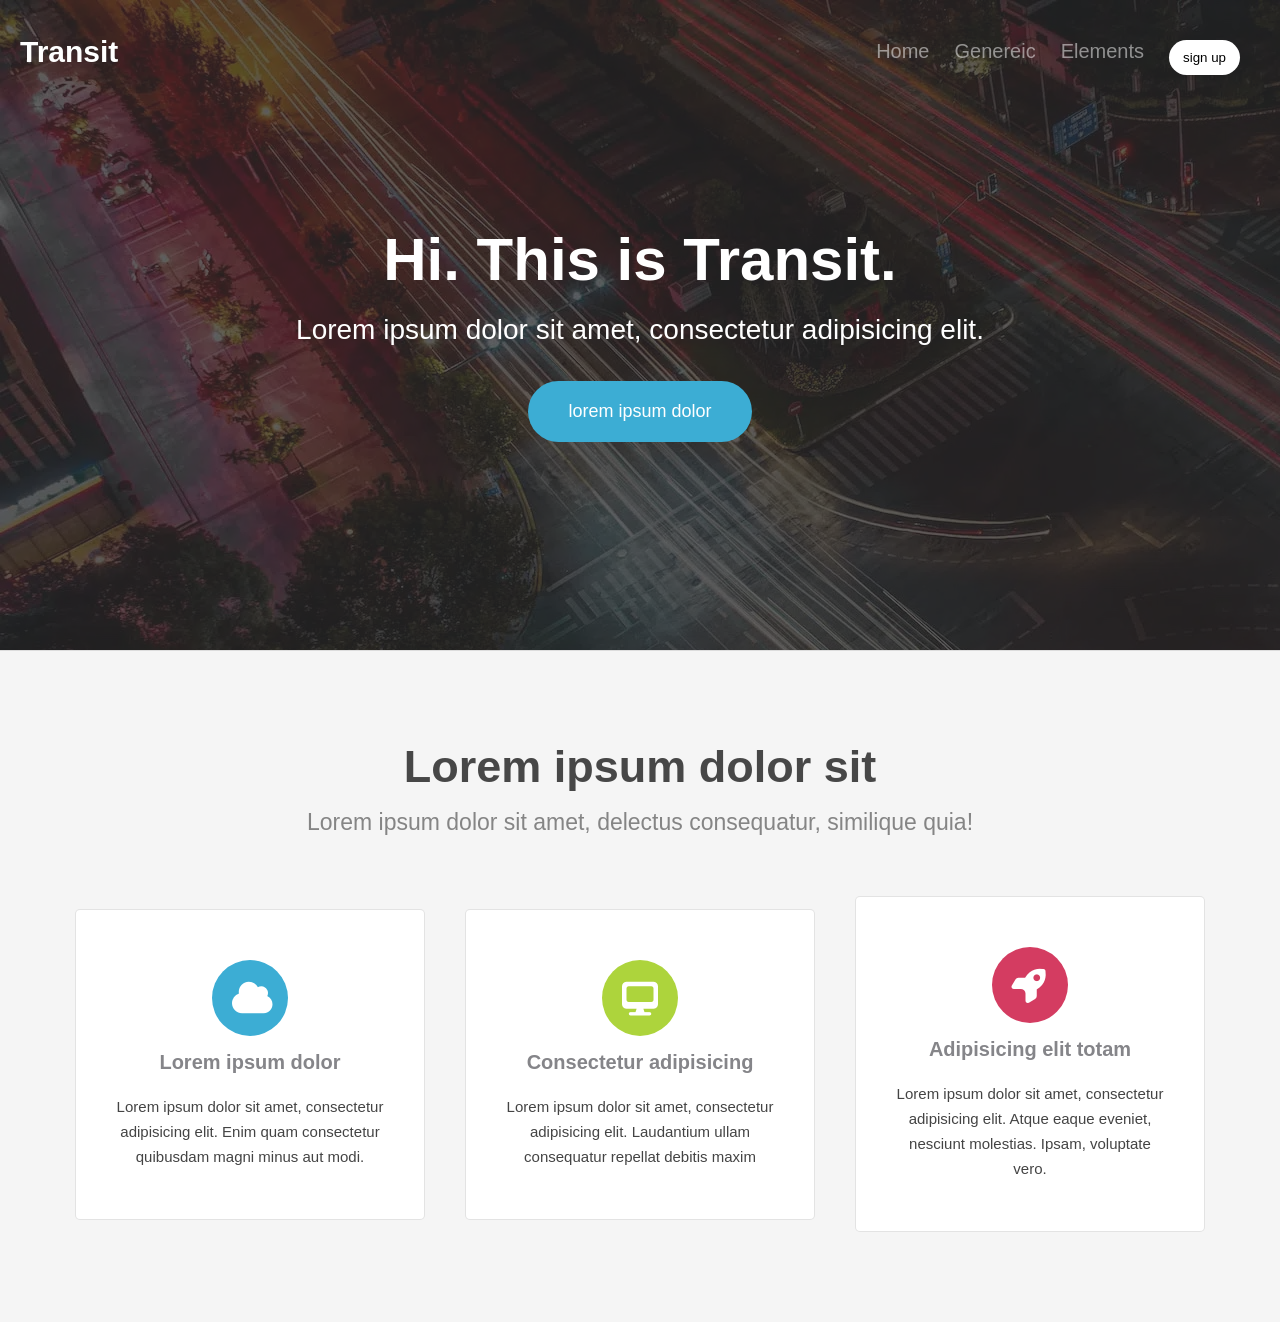
==== landing/transit/app.html @ bbc3cd43 "landing-transit navbar,hero section,feature section  implemented" ====
<!DOCTYPE html>
<html lang="en">
  <head>
    <meta charset="UTF-8" />
    <meta name="viewport" content="width=device-width, initial-scale=1.0" />
    <title>Transit</title>
    <link rel="stylesheet" href="css/app.css" />
    <link rel="stylesheet" href="../assets/font-awesome/css/all.min.css" />
  </head>
  <body>
    <header>
      <section class="navbar">
        <h1>Transit</h1>
        <nav>
          <ul>
            <li>
              <a href="#">Home</a>
            </li>
            <li><a href="#">Genereic</a></li>
            <li><a href="#">Elements</a></li>
            <li><button class="btn-nav btn">sign up</button></li>
          </ul>
        </nav>
      </section>
      <section class="banner">
        <h3>Hi. This is Transit.</h3>
        <p>Lorem ipsum dolor sit amet, consectetur adipisicing elit.</p>
        <button class="btn-banner btn">lorem ipsum dolor</button>
      </section>
    </header>
    <main>
      <section class="contaniner">
        <h3 class="head-container">Lorem ipsum dolor sit</h3>
        <p class="description-container">
          Lorem ipsum dolor sit amet, delectus consequatur, similique quia!
        </p>
        <section class="cards">
          <article>
            <span class="icon"><i class="fa-solid fa-cloud cloud"></i></span>
            <h5>Lorem ipsum dolor</h5>
            <p>
              Lorem ipsum dolor sit amet, consectetur adipisicing elit. Enim
              quam consectetur quibusdam magni minus aut modi.
            </p>
          </article>
          <article>
            <span class="icon"
              ><i class="fa-solid fa-desktop desktop"></i
            ></span>
            <h5>Consectetur adipisicing</h5>
            <p>
              Lorem ipsum dolor sit amet, consectetur adipisicing elit.
              Laudantium ullam consequatur repellat debitis maxim
            </p>
          </article>
          <article>
            <span class="icon"><i class="fa-solid fa-rocket rocket"></i></span>
            <h5>Adipisicing elit totam</h5>
            <p>
              Lorem ipsum dolor sit amet, consectetur adipisicing elit. Atque
              eaque eveniet, nesciunt molestias. Ipsam, voluptate vero.
            </p>
          </article>
        </section>
      </section>
    </main>
  </body>
</html>
---- landing/transit/css/app.css ----
* {
  box-sizing: border-box;
  margin: 0;
  padding: 0;
  font-family: "Segoe UI", Tahoma, Geneva, Verdana, sans-serif;
}
a {
  text-decoration: none;
}

/* navbar, header, features */

.navbar {
  display: flex;
  justify-content: space-between;
  padding: 20px 20px 0 20px;
}
header {
  background-image: url(../images/dark_tint.png), url(../images/banner.jpg);
  min-height: 650px;
}
.navbar h1 {
  color: white;
  padding-top: 15px;
  font-size: 30px;
  cursor: pointer;
  transition: border 0.2s ease-in-out;
}
.navbar h1:hover {
  border-bottom: 1px solid #fff;
}
.navbar ul {
  display: flex;
  list-style-type: none;
  gap: 10px;
  padding: 20px 20px 0 20px;
}

.navbar ul li a {
  color: rgb(255 255 255 / 50%);
  font-size: 20px;
  padding: 20px 0;
  transition: color 0.2s ease-in-out;
}
.navbar ul li a:hover {
  color: white;
}
.btn-nav {
  color: #000;
  background-color: #fff;
  padding: 10px 14px;
}
.btn {
  border-radius: 40px;
  border: none;
  cursor: pointer;
}
.banner {
  text-align: center;
  color: #fff;
  margin-top: 150px;
}
.banner h3 {
  font-size: 30px;
  margin-bottom: 10px;
}
.banner p {
  font-size: 16px;
  margin-bottom: 15px;
}
.btn-banner {
  background-color: rgb(60, 173, 212);
  color: #fff;
  font-size: 12px;
  padding: 10px 20px;
  transition: background-color 0.2s ease-in-out;
}
.btn-banner:hover {
  background-color: rgb(151, 223, 246);
}
@media (min-width: 576px) {
  .navbar ul {
    gap: 25px;
  }
  .banner h3 {
    font-size: 60px;
    margin-bottom: 20px;
  }
  .banner p {
    font-size: 28px;
    margin-bottom: 35px;
  }
  .btn-banner {
    font-size: 18px;
    padding: 20px 40px;
  }
}
.contaniner {
  background-color: #f5f5f5;
  border-top: 1px solid rgba(144, 144, 144, 0.25);
  min-height: 650px;
  text-align: center;
  padding: 90px 40px;
}
@media (min-width: 576px) {
  .contaniner h3 {
    font-size: 45px;
  }
  .contaniner p {
    font-size: 23px;
  }
}
.head-container {
  font-size: 25px;
  margin-bottom: 16px;
  font-weight: 700;
  color: #474747;
}
.description-container {
  font-size: 16px;
  margin-bottom: 60px;
  color: #858585;
}
.cards {
  display: flex;
  flex-direction: column;
  gap: 40px;
  justify-content: center;
  align-items: center;
}
i {
  border-radius: 50%;
  font-size: 36px;
  color: #fff;
  padding: 20px 56px 20px 20px;
  margin-bottom: 15px;
}
.cloud {
  background-color: #3cadd4;
}
.desktop {
  background-color: #add43c;
}
.rocket {
  background-color: #d43c61;
}
.cards article {
  background-color: #fff;
  border: 1px solid rgba(144, 144, 144, 0.25);
  padding: 50px 35px;
  border-radius: 5px;
  max-width: 350px;
}
.cards h5 {
  color: #858589;
  font-size: 20px;
  margin-bottom: 20px;
}
.cards p {
  color: #444;
  font-size: 15px;
  line-height: 25px;
}
@media (min-width: 992px) {
  .cards {
    flex-direction: row;
  }
}
@media (min-width: 576px) {
  .head-container {
    font-size: 50px;
  }
  .description-container {
    font-size: 23px;
  }
}
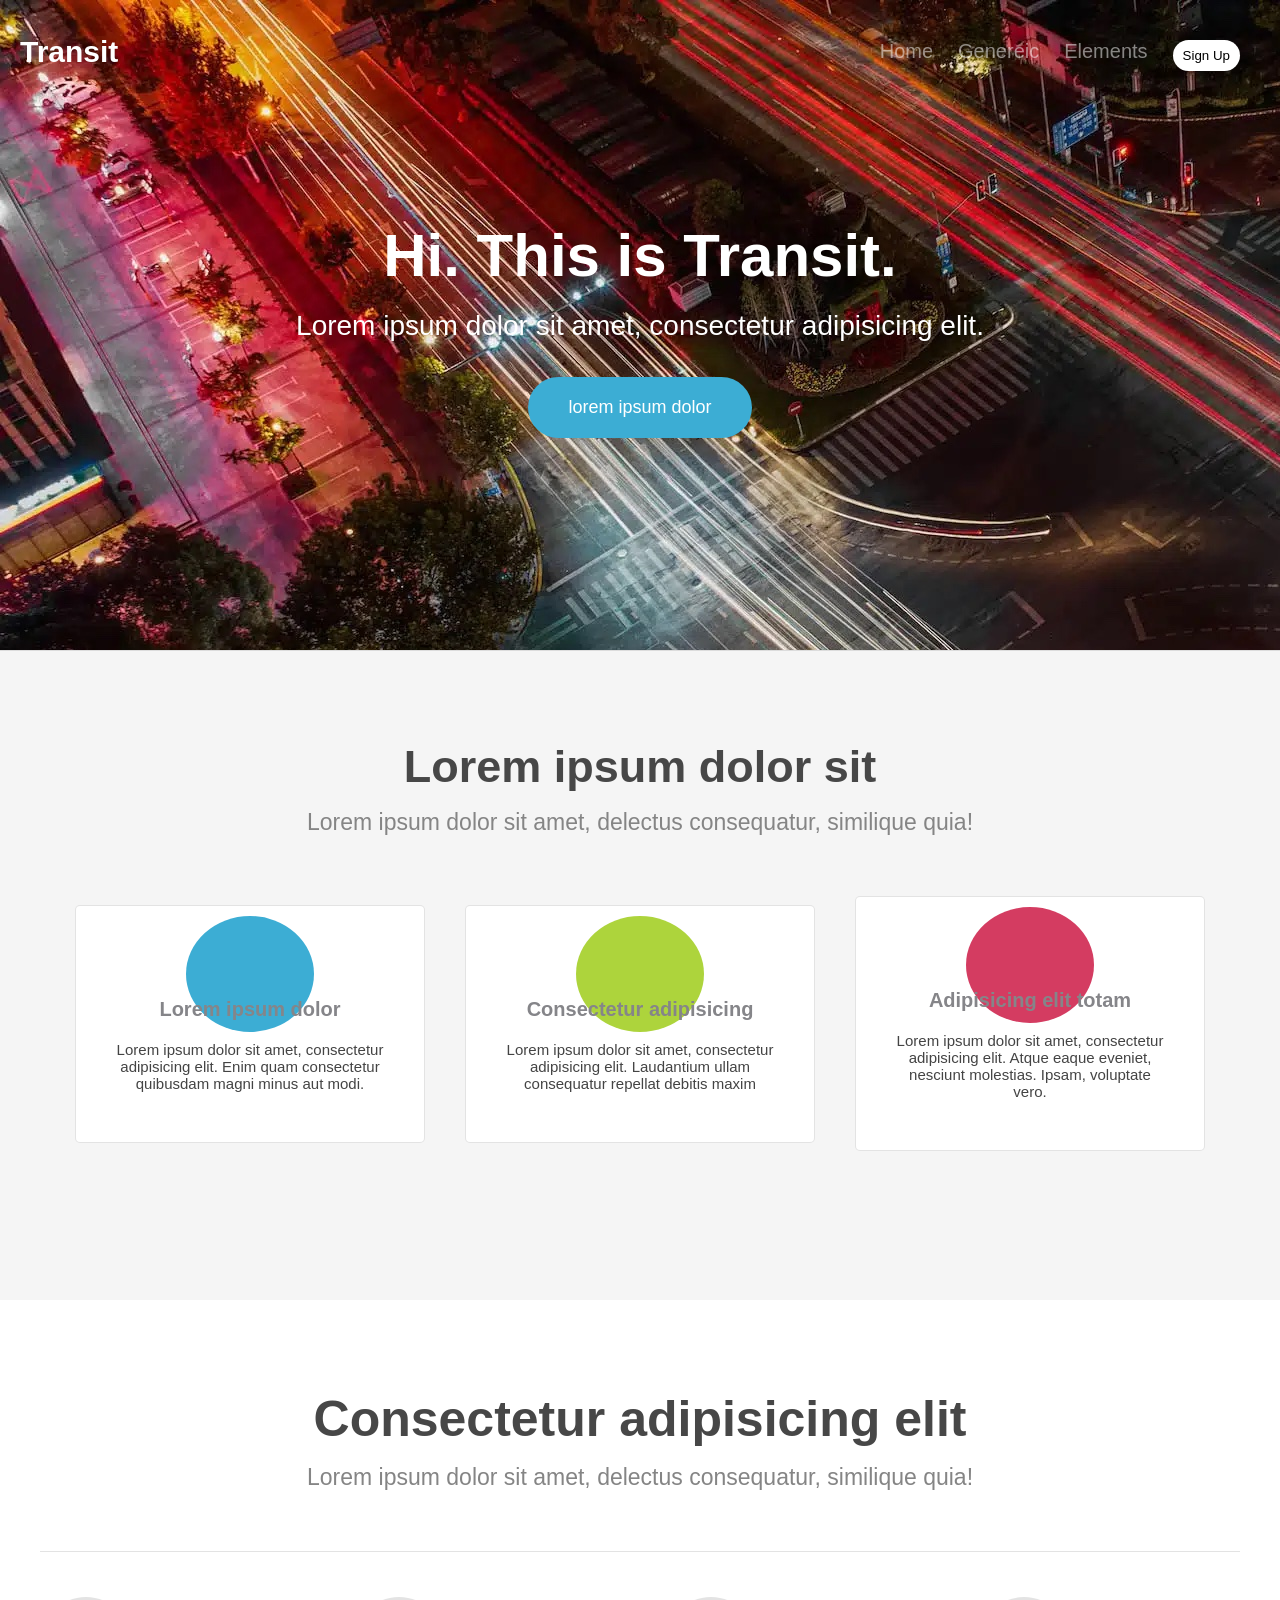
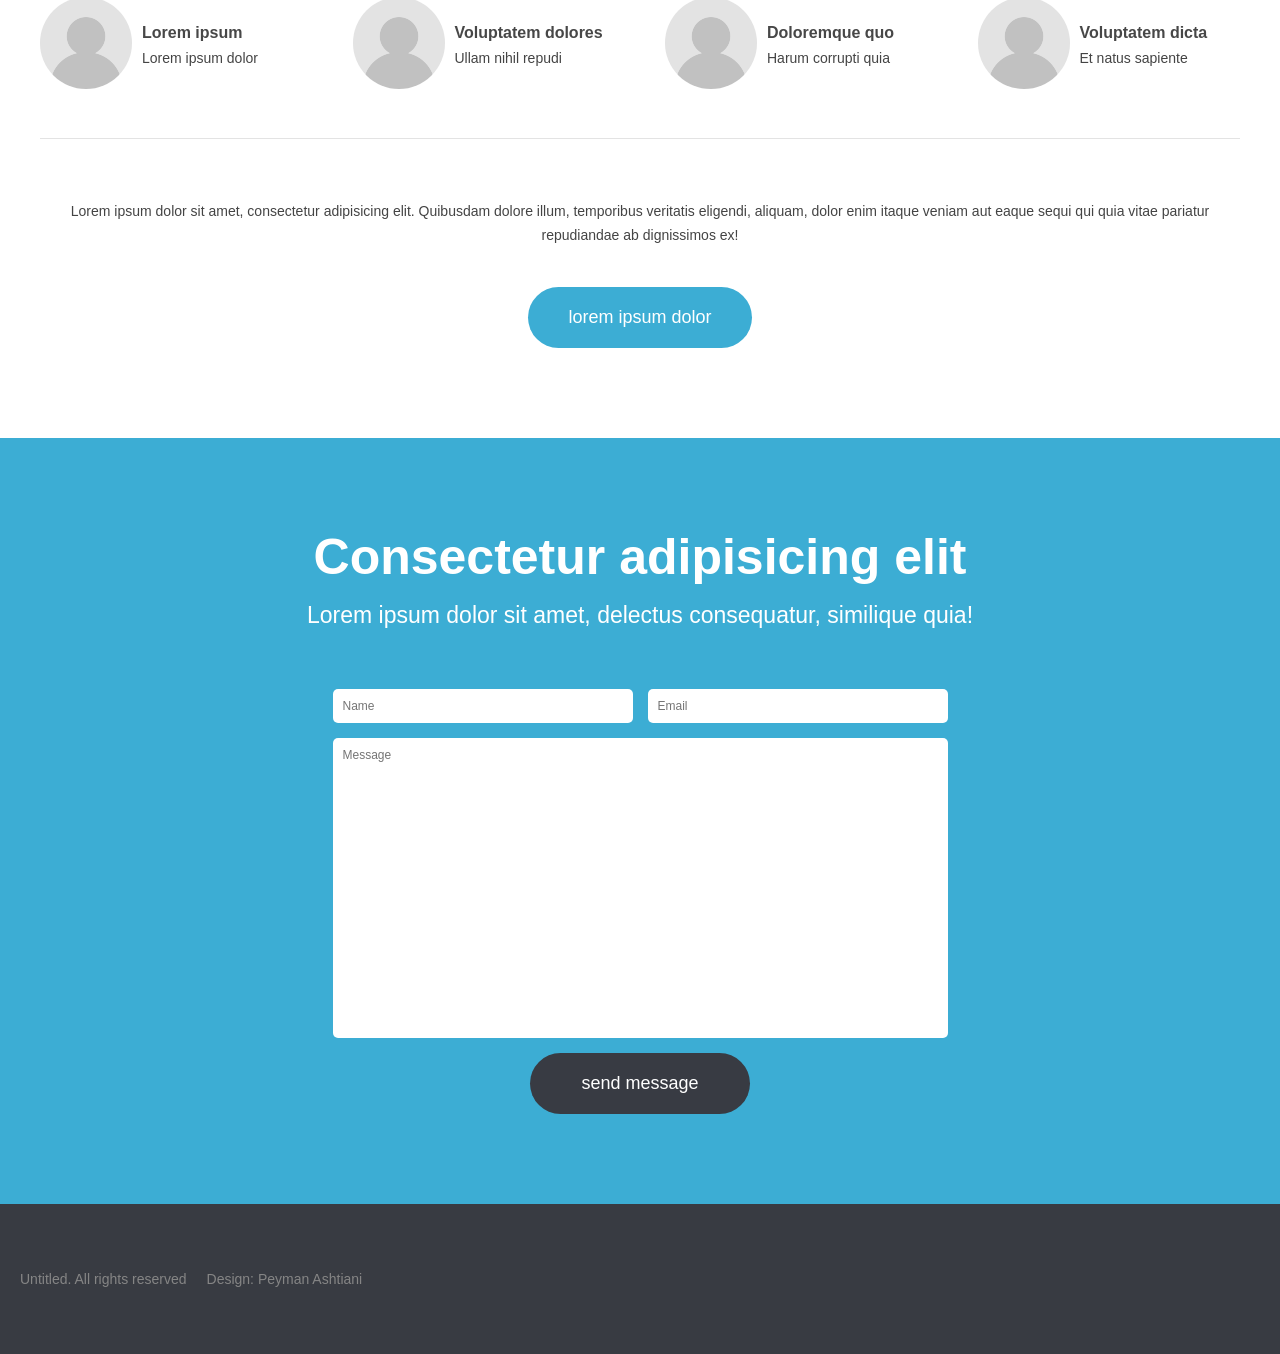
==== commit 403dbe87: "footer added" ====
--- a/landing/transit/app.html
+++ b/landing/transit/app.html
@@ -5,7 +5,7 @@
     <meta name="viewport" content="width=device-width, initial-scale=1.0" />
     <title>Transit</title>
     <link rel="stylesheet" href="css/app.css" />
-    <link rel="stylesheet" href="../assets/font-awesome/css/all.min.css" />
+    <link rel="stylesheet" href="../assets/awsem/csss/all.min.css" />
   </head>
   <body>
     <header>
@@ -18,7 +18,7 @@
             </li>
             <li><a href="#">Genereic</a></li>
             <li><a href="#">Elements</a></li>
-            <li><button class="btn-nav btn">sign up</button></li>
+            <li><button class="btn-nav btn">Sign Up</button></li>
           </ul>
         </nav>
       </section>
@@ -63,6 +63,86 @@
           </article>
         </section>
       </section>
+      <section class="testimonial">
+        <h3 class="head-container">Consectetur adipisicing elit</h3>
+        <p class="description-container">
+          Lorem ipsum dolor sit amet, delectus consequatur, similique quia!
+        </p>
+        <section class="people">
+          <section class="person">
+            <figure>
+              <img src="images/profile_placeholder.gif" alt="profile" />
+            </figure>
+            <div>
+              <h6>Lorem ipsum</h6>
+              <p>Lorem ipsum dolor</p>
+            </div>
+          </section>
+          <section class="person">
+            <figure>
+              <img src="images/profile_placeholder.gif" alt="profile" />
+            </figure>
+            <div>
+              <h6>Voluptatem dolores</h6>
+              <p>Ullam nihil repudi</p>
+            </div>
+          </section>
+          <section class="person">
+            <figure>
+              <img src="images/profile_placeholder.gif" alt="profile" />
+            </figure>
+            <div>
+              <h6>Doloremque quo</h6>
+              <p>Harum corrupti quia</p>
+            </div>
+          </section>
+          <section class="person">
+            <figure>
+              <img src="images/profile_placeholder.gif" alt="profile" />
+            </figure>
+            <div>
+              <h6>Voluptatem dicta</h6>
+              <p>Et natus sapiente</p>
+            </div>
+          </section>
+        </section>
+        <p class="info">
+          Lorem ipsum dolor sit amet, consectetur adipisicing elit. Quibusdam
+          dolore illum, temporibus veritatis eligendi, aliquam, dolor enim
+          itaque veniam aut eaque sequi qui quia vitae pariatur repudiandae ab
+          dignissimos ex!
+        </p>
+        <button class="btn btn-banner">lorem ipsum dolor</button>
+      </section>
+      <section class="contact">
+        <h3 class="head-container contact-color">
+          Consectetur adipisicing elit
+        </h3>
+        <p class="description-container contact-color">
+          Lorem ipsum dolor sit amet, delectus consequatur, similique quia!
+        </p>
+        <div class="contact-form">
+          <form>
+            <div class="input-group">
+              <input type="text" placeholder="name" name="name" />
+              <input type="email" placeholder="email" name="email" />
+            </div>
+            <textarea
+              name="message"
+              id
+              placeholder="message"
+              rows="10"
+            ></textarea>
+            <button type="submit" class="btn btn-contact">send message</button>
+          </form>
+        </div>
+      </section>
     </main>
+    <footer>
+      <ul>
+        <li>Untitled. All rights reserved</li>
+        <li>Design: Peyman Ashtiani</li>
+      </ul>
+    </footer>
   </body>
 </html>
--- a/landing/transit/css/app.css
+++ b/landing/transit/css/app.css
@@ -8,15 +8,15 @@
   text-decoration: none;
 }
 
-/* navbar, header, features */
-
+/* navbar, hero, features */
 .navbar {
   display: flex;
   justify-content: space-between;
   padding: 20px 20px 0 20px;
 }
 header {
-  background-image: url(../images/dark_tint.png), url(../images/banner.jpg);
+  background-image: url(../images/banner.jpg);
+  width: 100wh;
   min-height: 650px;
 }
 .navbar h1 {
@@ -48,7 +48,7 @@
 .btn-nav {
   color: #000;
   background-color: #fff;
-  padding: 10px 14px;
+  padding: 8px 10px;
 }
 .btn {
   border-radius: 40px;
@@ -128,11 +128,11 @@
   justify-content: center;
   align-items: center;
 }
-i {
+.icon i {
   border-radius: 50%;
   font-size: 36px;
   color: #fff;
-  padding: 20px 56px 20px 20px;
+  padding: 40px 80px 35px 48px;
   margin-bottom: 15px;
 }
 .cloud {
@@ -159,7 +159,6 @@
 .cards p {
   color: #444;
   font-size: 15px;
-  line-height: 25px;
 }
 @media (min-width: 992px) {
   .cards {
@@ -174,3 +173,145 @@
     font-size: 23px;
   }
 }
+/*  testimonial*/
+.testimonial {
+  background-color: white;
+  min-height: 650px;
+  text-align: center;
+  padding: 90px 40px;
+}
+.people {
+  display: flex;
+  justify-content: center;
+  flex-wrap: wrap;
+  gap: 50px;
+  border-bottom: 1px solid rgba(144, 144, 144, 0.25);
+  border-top: 1px solid rgba(144, 144, 144, 0.25);
+}
+.person {
+  display: flex;
+  align-items: center;
+  justify-content: start;
+  gap: 10px;
+  text-align: left;
+  margin: 45px 0;
+  flex: 1 1 300px;
+}
+.person figure img {
+  border-radius: 50%;
+}
+.person h6 {
+  font-size: 16px;
+  font-weight: 700;
+  color: rgb(71, 71, 71);
+  margin-bottom: 8px;
+}
+.person p {
+  font-size: 14px;
+  color: rgb(68, 68, 68);
+}
+@media (min-width: 992px) {
+  .people {
+    flex-wrap: nowrap;
+  }
+}
+.info {
+  color: rgb(68, 68, 68);
+  font-size: 14px;
+  line-height: 24px;
+  margin: 60px 0 40px 0;
+}
+.contact {
+  background-color: #3cadd4;
+  display: flex;
+  flex-direction: column;
+  align-items: center;
+  min-height: 650px;
+  text-align: center;
+  padding: 90px 40px;
+}
+.contact-color {
+  color: white;
+}
+input,
+textarea {
+  width: 300px;
+  border: none;
+  border-radius: 5px;
+  color: #858585;
+  font-size: 12px;
+  padding: 10px;
+  text-transform: capitalize;
+  font-family: inherit;
+}
+textarea {
+  resize: none;
+  height: 300px;
+  width: 100%;
+}
+.input-group {
+  display: flex;
+  flex-direction: column;
+  gap: 15px;
+}
+@media (min-width: 768px) {
+  .input-group {
+    flex-direction: row;
+  }
+}
+.contact-form {
+  display: flex;
+  justify-content: center;
+  align-items: center;
+}
+form {
+  display: flex;
+  flex-direction: column;
+  gap: 15px;
+  width: 100%;
+  text-align: center;
+}
+.btn-contact {
+  background-color: rgb(56, 59, 67);
+  color: #fff;
+  font-size: 12px;
+  padding: 10px;
+  font-weight: 100;
+  max-width: 220px;
+  width: 100%;
+  margin: 0 auto;
+  transition: background-color 0.2s ease;
+}
+@media (min-width: 576px) {
+  .btn-contact {
+    font-size: 18px;
+    padding: 20px 40px;
+  }
+}
+/* footer */
+footer {
+  height: 150px;
+  background-color: #383b42;
+  color: #858585;
+  display: flex;
+
+  align-items: center;
+  justify-content: center;
+  text-align: center;
+  padding-left: 20px;
+}
+footer ul {
+  list-style-type: none;
+  font-size: 14px;
+  display: flex;
+  gap: 20px;
+  flex-direction: column;
+}
+@media (min-width: 992px) {
+  footer {
+    justify-content: flex-start;
+  }
+  footer ul {
+    flex-direction: row;
+  }
+}
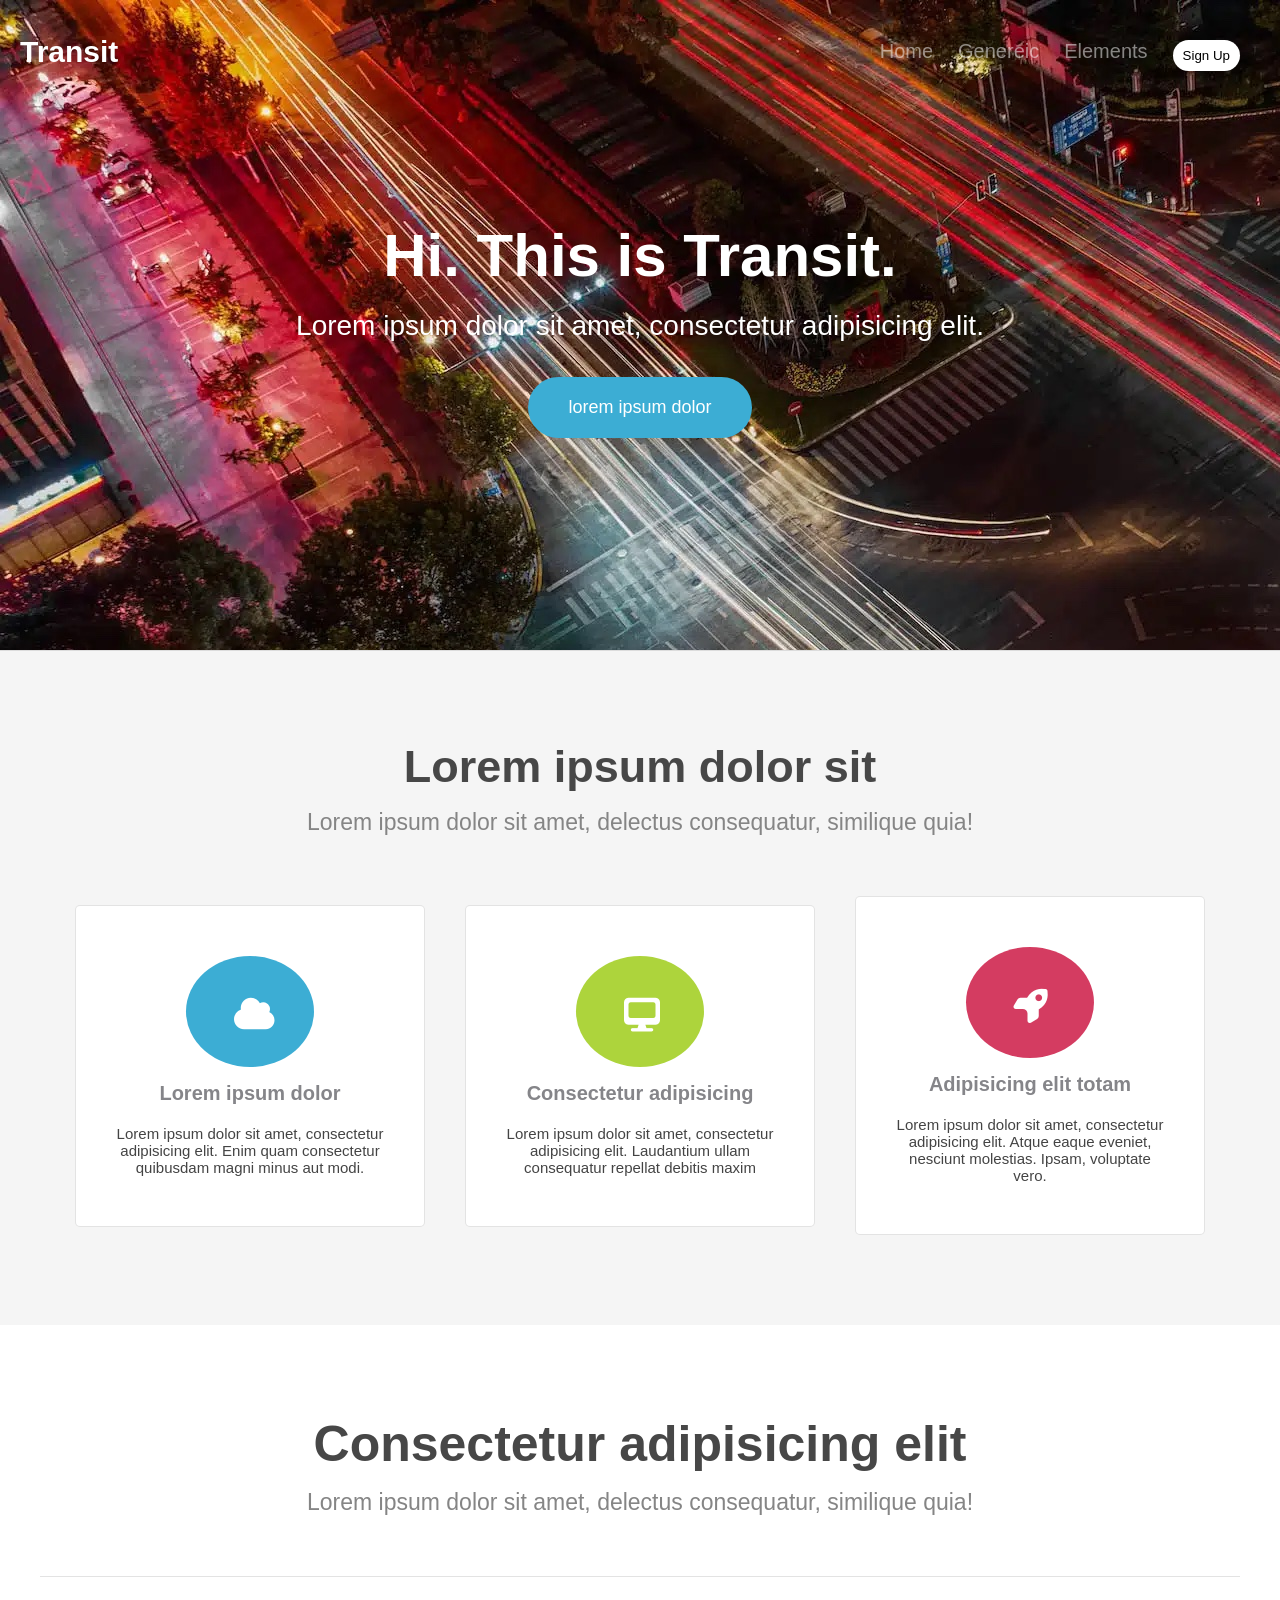
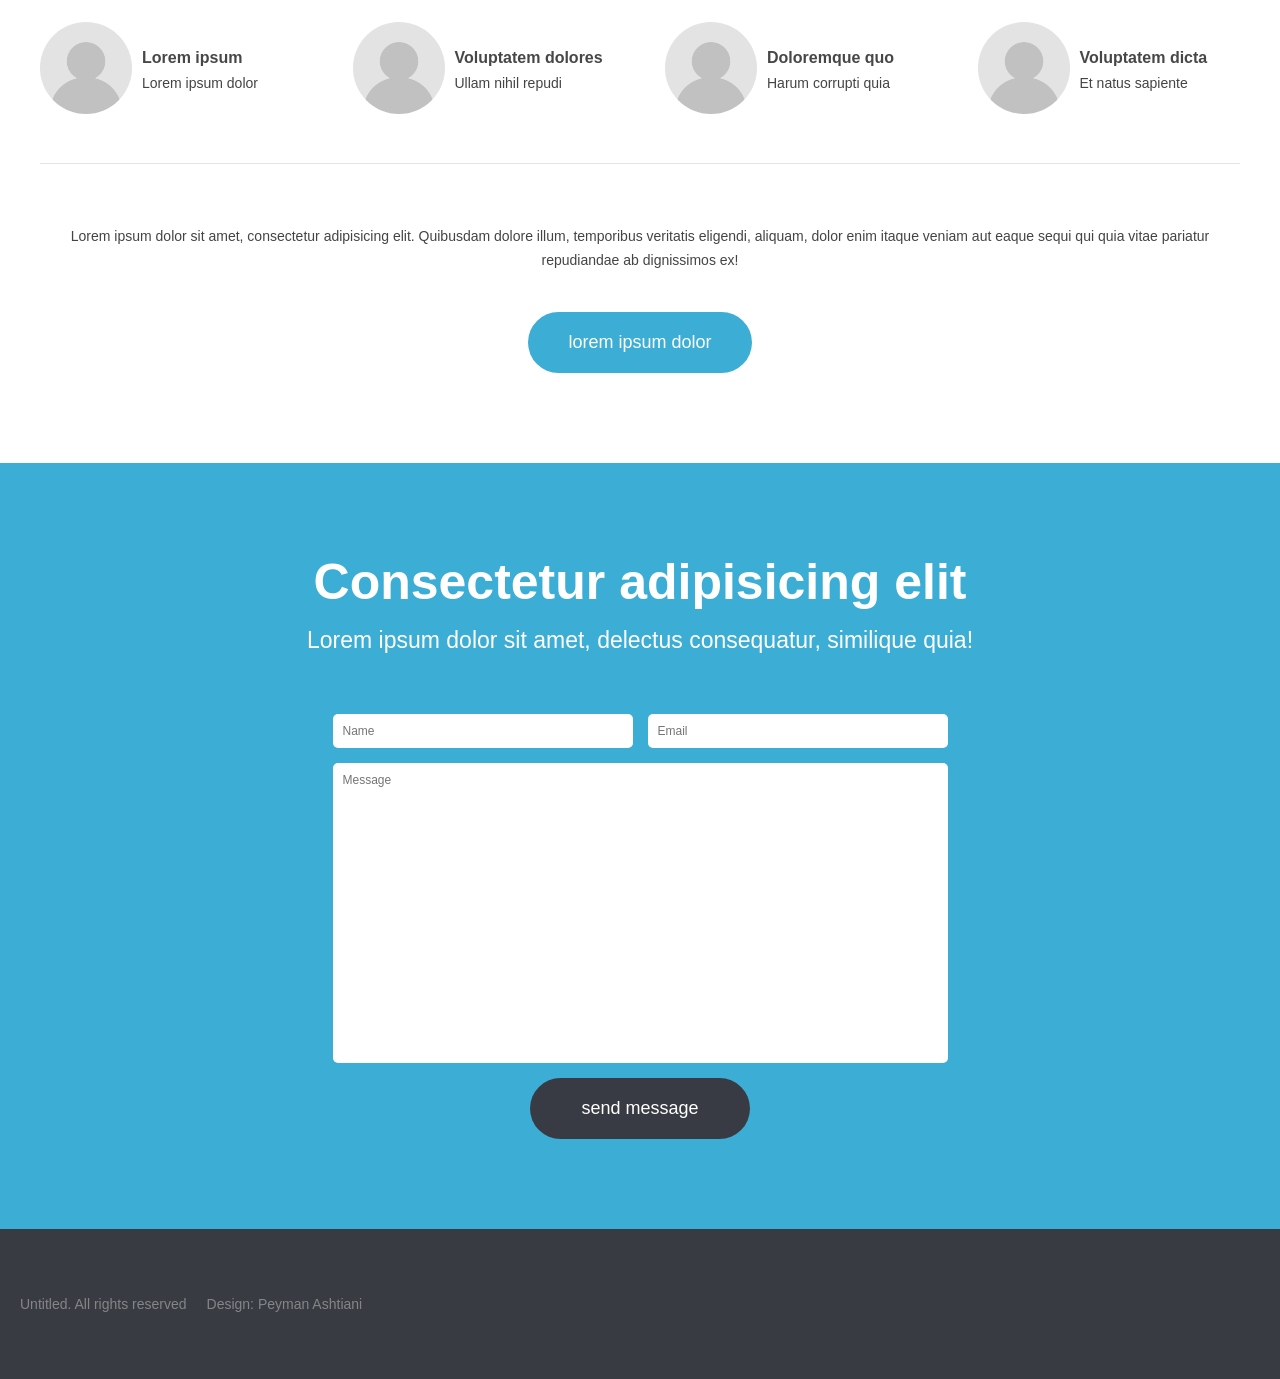
==== commit b6e2fdb2: "refactor font-awsome link" ====
--- a/landing/transit/app.html
+++ b/landing/transit/app.html
@@ -5,7 +5,7 @@
     <meta name="viewport" content="width=device-width, initial-scale=1.0" />
     <title>Transit</title>
     <link rel="stylesheet" href="css/app.css" />
-    <link rel="stylesheet" href="../assets/awsem/csss/all.min.css" />
+    <link rel="stylesheet" href="assets/awsem/csss/all.min.css" />
   </head>
   <body>
     <header>
